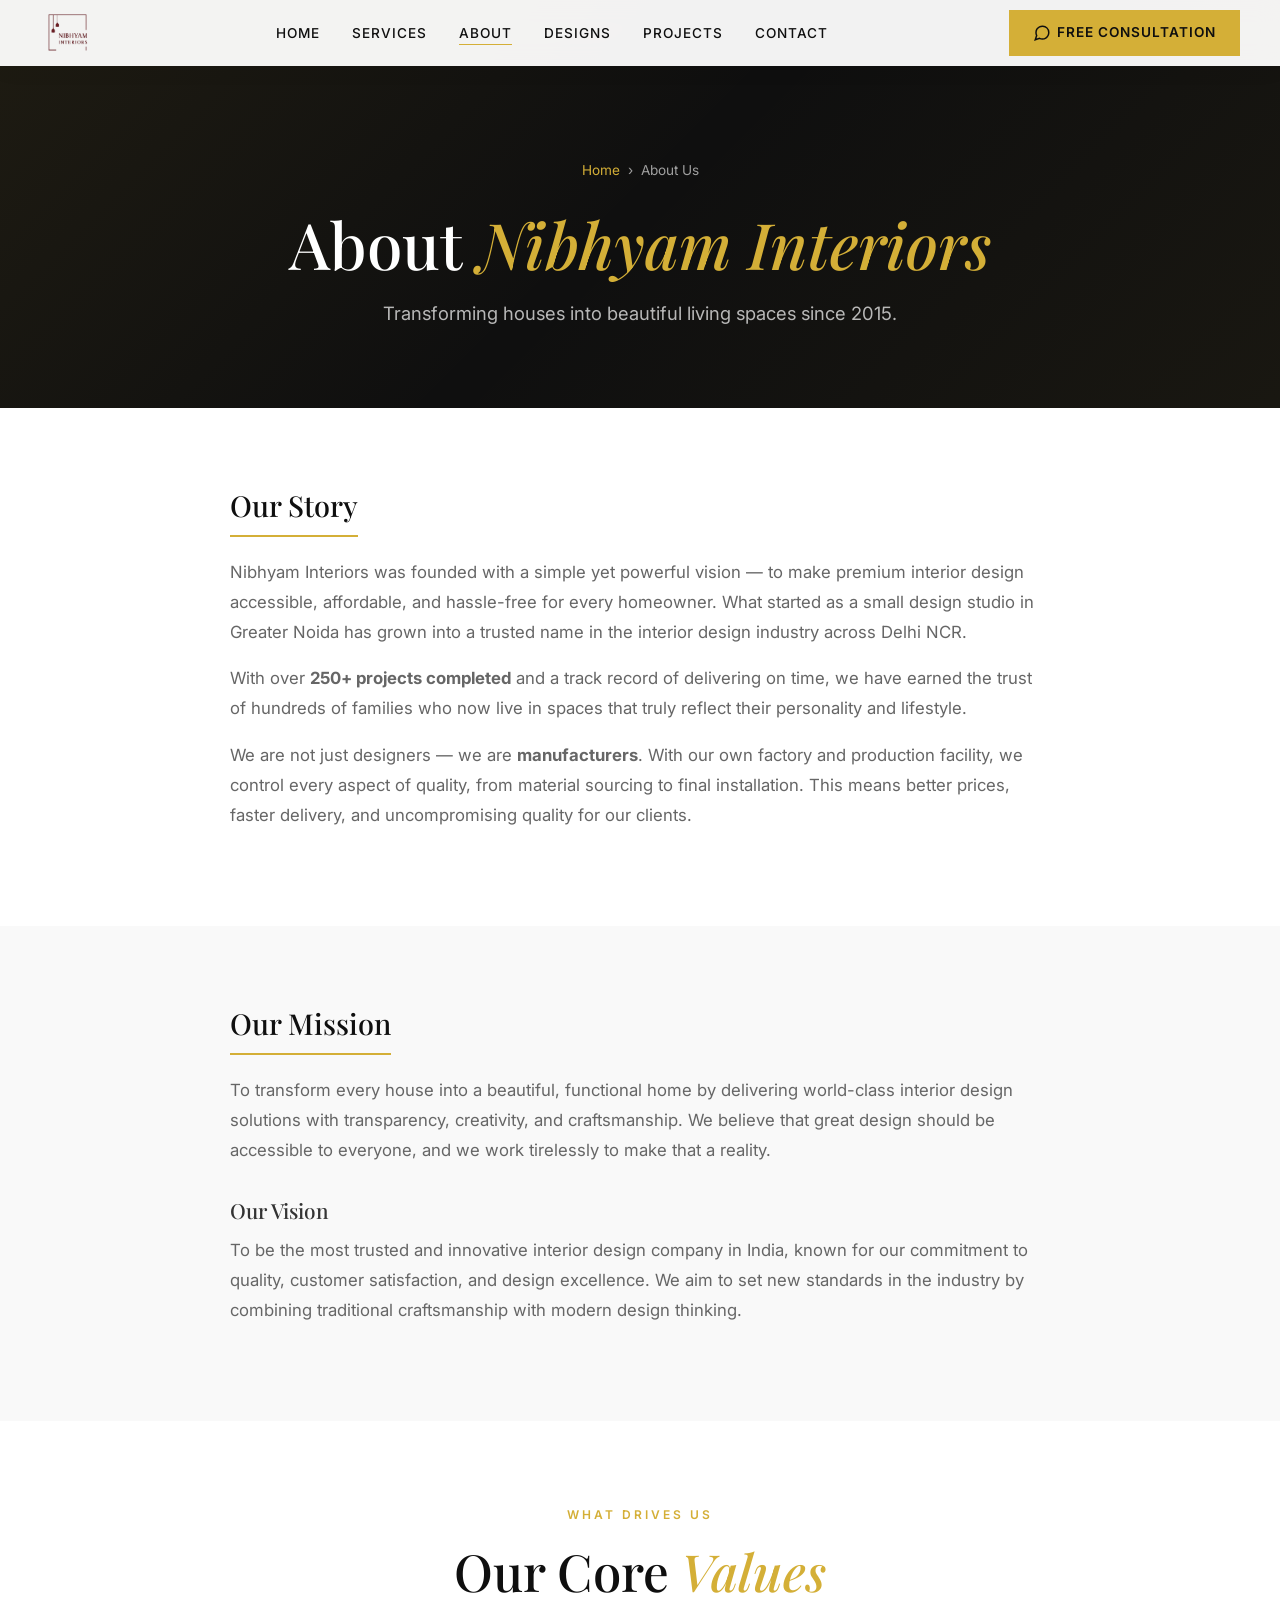
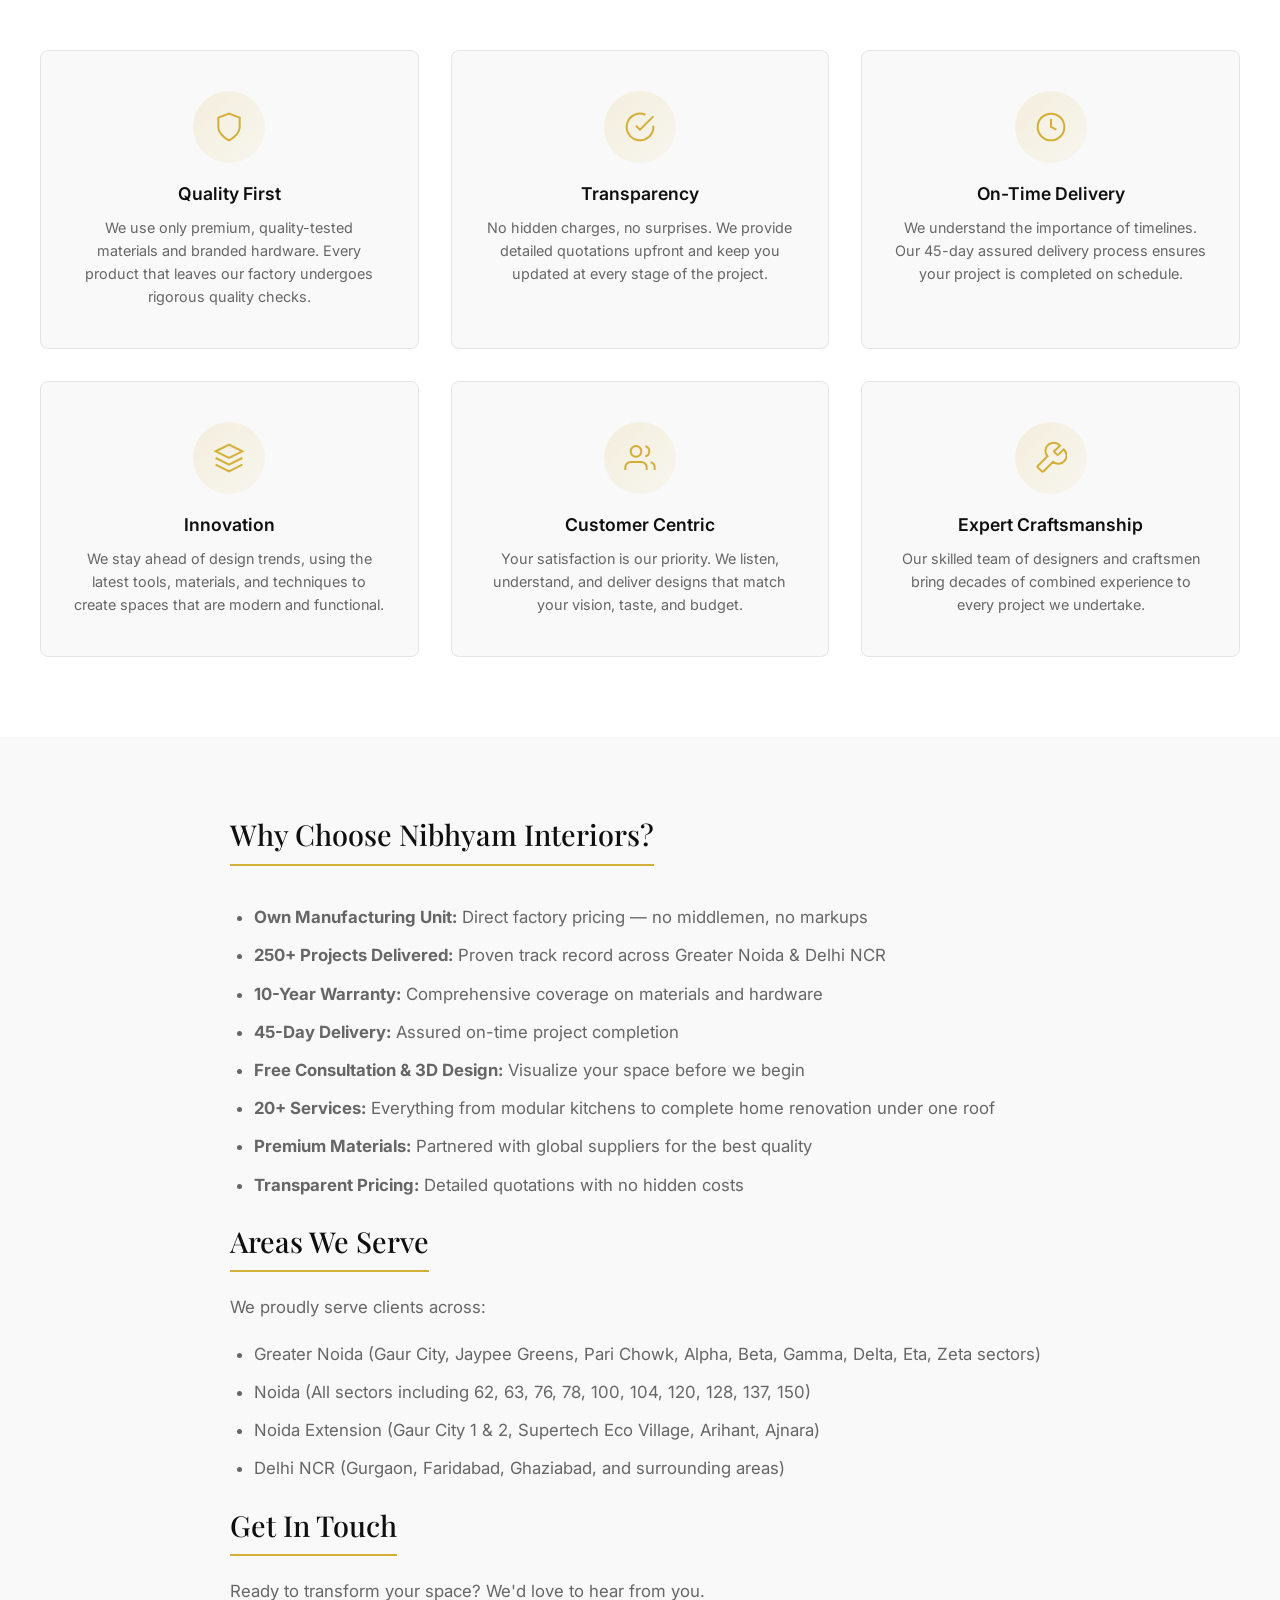
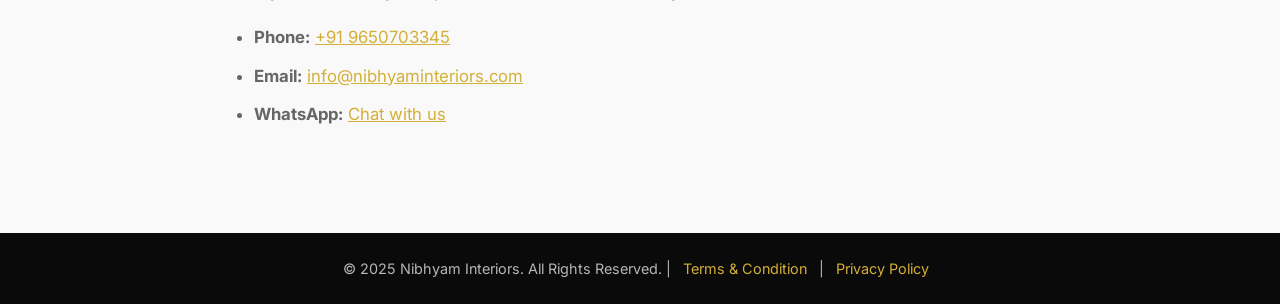
==== about.html @ 6749ce7a "Add legal pages, smart navbar, scroll-to-form fix, mobile footer fix, .htaccess clean URLs" ====
<!DOCTYPE html>
<html lang="en">
<head>
    <meta charset="UTF-8">
    <meta name="viewport" content="width=device-width, initial-scale=1.0">
    <meta name="description" content="About Nibhyam Interiors — Learn about our story, mission, and commitment to delivering premium interior design solutions in Greater Noida & Delhi NCR.">
    <meta name="robots" content="index, follow">
    <title>About Us | Nibhyam Interiors — Premium Interior Design Studio</title>
    <link rel="icon" type="image/png" href="images/logo.png">
    <link rel="preconnect" href="https://fonts.googleapis.com">
    <link rel="preconnect" href="https://fonts.gstatic.com" crossorigin>
    <link href="https://fonts.googleapis.com/css2?family=Playfair+Display:ital,wght@0,400;0,500;0,600;0,700;1,400;1,500&family=Inter:wght@300;400;500;600;700&display=swap" rel="stylesheet">
    <link rel="stylesheet" href="styles.css">
</head>
<body>

    <!-- NAVBAR -->
    <nav id="navbar" class="navbar scrolled">
        <div class="nav-container">
            <a href="index.html" class="nav-logo">
                <img src="images/logo.png" alt="Nibhyam Interiors Logo" class="nav-logo-img">
            </a>
            <ul class="nav-links" id="navLinks">
                <li><a href="index.html" class="nav-link">Home</a></li>
                <li><a href="index.html#services" class="nav-link">Services</a></li>
                <li><a href="about.html" class="nav-link active">About</a></li>
                <li><a href="index.html#designs" class="nav-link">Designs</a></li>
                <li><a href="index.html#projects" class="nav-link">Projects</a></li>
                <li><a href="contact.html" class="nav-link">Contact</a></li>
            </ul>
            <a href="index.html#getfreequotation" class="nav-cta">
                <svg width="18" height="18" viewBox="0 0 24 24" fill="none" stroke="currentColor" stroke-width="2" style="vertical-align: middle; margin-right: 6px;"><path d="M21 11.5a8.38 8.38 0 0 1-.9 3.8 8.5 8.5 0 0 1-7.6 4.7 8.38 8.38 0 0 1-3.8-.9L3 21l1.9-5.7a8.38 8.38 0 0 1-.9-3.8 8.5 8.5 0 0 1 4.7-7.6 8.38 8.38 0 0 1 3.8-.9h.5a8.48 8.48 0 0 1 8 8v.5z"/></svg>Free Consultation
            </a>
            <button class="nav-toggle" id="navToggle" aria-label="Toggle menu"><span></span><span></span><span></span></button>
        </div>
    </nav>

    <!-- PAGE HERO -->
    <section class="legal-page-hero">
        <div class="container">
            <div class="breadcrumb">
                <a href="index.html">Home</a>
                <span>›</span>
                <span>About Us</span>
            </div>
            <h1>About <span class="text-gold">Nibhyam Interiors</span></h1>
            <p>Transforming houses into beautiful living spaces since 2015.</p>
        </div>
    </section>

    <!-- OUR STORY -->
    <section class="legal-content-section">
        <div class="legal-container">
            <h2>Our Story</h2>
            <p>Nibhyam Interiors was founded with a simple yet powerful vision — to make premium interior design accessible, affordable, and hassle-free for every homeowner. What started as a small design studio in Greater Noida has grown into a trusted name in the interior design industry across Delhi NCR.</p>
            <p>With over <strong>250+ projects completed</strong> and a track record of delivering on time, we have earned the trust of hundreds of families who now live in spaces that truly reflect their personality and lifestyle.</p>
            <p>We are not just designers — we are <strong>manufacturers</strong>. With our own factory and production facility, we control every aspect of quality, from material sourcing to final installation. This means better prices, faster delivery, and uncompromising quality for our clients.</p>
        </div>
    </section>

    <!-- MISSION & VISION -->
    <section class="legal-content-section alt-bg">
        <div class="legal-container">
            <h2>Our Mission</h2>
            <p>To transform every house into a beautiful, functional home by delivering world-class interior design solutions with transparency, creativity, and craftsmanship. We believe that great design should be accessible to everyone, and we work tirelessly to make that a reality.</p>

            <h3>Our Vision</h3>
            <p>To be the most trusted and innovative interior design company in India, known for our commitment to quality, customer satisfaction, and design excellence. We aim to set new standards in the industry by combining traditional craftsmanship with modern design thinking.</p>
        </div>
    </section>

    <!-- OUR VALUES -->
    <section class="legal-content-section">
        <div class="container">
            <div class="section-header" style="margin-bottom: 20px;">
                <span class="section-tag">What Drives Us</span>
                <h2 class="section-title">Our Core <span class="text-gold">Values</span></h2>
            </div>
            <div class="about-page-values">
                <div class="value-card">
                    <div class="value-icon">
                        <svg width="32" height="32" viewBox="0 0 24 24" fill="none" stroke="currentColor" stroke-width="1.5"><path d="M12 22s8-4 8-10V5l-8-3-8 3v7c0 6 8 10 8 10z"/></svg>
                    </div>
                    <h4>Quality First</h4>
                    <p>We use only premium, quality-tested materials and branded hardware. Every product that leaves our factory undergoes rigorous quality checks.</p>
                </div>
                <div class="value-card">
                    <div class="value-icon">
                        <svg width="32" height="32" viewBox="0 0 24 24" fill="none" stroke="currentColor" stroke-width="1.5"><path d="M22 11.08V12a10 10 0 11-5.93-9.14M22 4L12 14.01l-3-3"/></svg>
                    </div>
                    <h4>Transparency</h4>
                    <p>No hidden charges, no surprises. We provide detailed quotations upfront and keep you updated at every stage of the project.</p>
                </div>
                <div class="value-card">
                    <div class="value-icon">
                        <svg width="32" height="32" viewBox="0 0 24 24" fill="none" stroke="currentColor" stroke-width="1.5"><circle cx="12" cy="12" r="10"/><polyline points="12 6 12 12 16 14"/></svg>
                    </div>
                    <h4>On-Time Delivery</h4>
                    <p>We understand the importance of timelines. Our 45-day assured delivery process ensures your project is completed on schedule.</p>
                </div>
                <div class="value-card">
                    <div class="value-icon">
                        <svg width="32" height="32" viewBox="0 0 24 24" fill="none" stroke="currentColor" stroke-width="1.5"><path d="M12 2L2 7l10 5 10-5-10-5zM2 17l10 5 10-5M2 12l10 5 10-5"/></svg>
                    </div>
                    <h4>Innovation</h4>
                    <p>We stay ahead of design trends, using the latest tools, materials, and techniques to create spaces that are modern and functional.</p>
                </div>
                <div class="value-card">
                    <div class="value-icon">
                        <svg width="32" height="32" viewBox="0 0 24 24" fill="none" stroke="currentColor" stroke-width="1.5"><path d="M17 21v-2a4 4 0 00-4-4H5a4 4 0 00-4 4v2"/><circle cx="9" cy="7" r="4"/><path d="M23 21v-2a4 4 0 00-3-3.87"/><path d="M16 3.13a4 4 0 010 7.75"/></svg>
                    </div>
                    <h4>Customer Centric</h4>
                    <p>Your satisfaction is our priority. We listen, understand, and deliver designs that match your vision, taste, and budget.</p>
                </div>
                <div class="value-card">
                    <div class="value-icon">
                        <svg width="32" height="32" viewBox="0 0 24 24" fill="none" stroke="currentColor" stroke-width="1.5"><path d="M14.7 6.3a1 1 0 000 1.4l1.6 1.6a1 1 0 001.4 0l3.77-3.77a6 6 0 01-7.94 9.36l-7.1 7.1a1 1 0 01-1.4 0l-2.8-2.8a1 1 0 010-1.4l7.1-7.1a6 6 0 019.36-7.94l-3.77 3.77z"/></svg>
                    </div>
                    <h4>Expert Craftsmanship</h4>
                    <p>Our skilled team of designers and craftsmen bring decades of combined experience to every project we undertake.</p>
                </div>
            </div>
        </div>
    </section>

    <!-- WHY CHOOSE US -->
    <section class="legal-content-section alt-bg">
        <div class="legal-container">
            <h2>Why Choose Nibhyam Interiors?</h2>
            <ul>
                <li><strong>Own Manufacturing Unit:</strong> Direct factory pricing — no middlemen, no markups</li>
                <li><strong>250+ Projects Delivered:</strong> Proven track record across Greater Noida & Delhi NCR</li>
                <li><strong>10-Year Warranty:</strong> Comprehensive coverage on materials and hardware</li>
                <li><strong>45-Day Delivery:</strong> Assured on-time project completion</li>
                <li><strong>Free Consultation & 3D Design:</strong> Visualize your space before we begin</li>
                <li><strong>20+ Services:</strong> Everything from modular kitchens to complete home renovation under one roof</li>
                <li><strong>Premium Materials:</strong> Partnered with global suppliers for the best quality</li>
                <li><strong>Transparent Pricing:</strong> Detailed quotations with no hidden costs</li>
            </ul>

            <h2>Areas We Serve</h2>
            <p>We proudly serve clients across:</p>
            <ul>
                <li>Greater Noida (Gaur City, Jaypee Greens, Pari Chowk, Alpha, Beta, Gamma, Delta, Eta, Zeta sectors)</li>
                <li>Noida (All sectors including 62, 63, 76, 78, 100, 104, 120, 128, 137, 150)</li>
                <li>Noida Extension (Gaur City 1 & 2, Supertech Eco Village, Arihant, Ajnara)</li>
                <li>Delhi NCR (Gurgaon, Faridabad, Ghaziabad, and surrounding areas)</li>
            </ul>

            <h2>Get In Touch</h2>
            <p>Ready to transform your space? We'd love to hear from you.</p>
            <ul>
                <li><strong>Phone:</strong> <a href="tel:+919650703345">+91 9650703345</a></li>
                <li><strong>Email:</strong> <a href="mailto:info@nibhyaminteriors.com">info@nibhyaminteriors.com</a></li>
                <li><strong>WhatsApp:</strong> <a href="https://wa.me/919650703345" target="_blank" rel="noopener">Chat with us</a></li>
            </ul>
        </div>
    </section>

    <!-- FOOTER -->
    <footer class="footer">
        <div class="footer-bottom"><div class="container"><p>&copy; 2025 Nibhyam Interiors. All Rights Reserved. | <a href="terms.html">Terms & Condition</a> | <a href="privacy.html">Privacy Policy</a></p></div></div>
    </footer>

    <script>
        const navToggle = document.getElementById('navToggle');
        const navLinks = document.getElementById('navLinks');
        if (navToggle && navLinks) {
            navToggle.addEventListener('click', () => {
                navToggle.classList.toggle('active');
                navLinks.classList.toggle('active');
            });
            document.querySelectorAll('.nav-link').forEach(link => {
                link.addEventListener('click', () => {
                    navToggle.classList.remove('active');
                    navLinks.classList.remove('active');
                });
            });
        }
    </script>
</body>
</html>
---- styles.css ----
/* ===================================================================
   NIBHYAM INTERIORS — PREMIUM LUXURY CSS v2
   =================================================================== */

:root {
    --gold: #D4AF37;
    --gold-light: #F3E5AB;
    --gold-dark: #AA8B2C;
    --black: #0F0F0F;
    --dark: #1A1A1A;
    --gray-dark: #333333;
    --gray: #666666;
    --gray-light: #999999;
    --bg-light: #F9F9F9;
    --white: #FFFFFF;
    --border: #E5E5E5;
    --font-h: 'Playfair Display', serif;
    --font-b: 'Inter', sans-serif;
    --transition: all 0.4s cubic-bezier(0.16, 1, 0.3, 1);
    --shadow-sm: 0 4px 20px rgba(0,0,0,0.05);
    --shadow-md: 0 10px 30px rgba(0,0,0,0.08);
    --shadow-lg: 0 20px 40px rgba(0,0,0,0.12);
}

*,*::before,*::after { margin: 0; padding: 0; box-sizing: border-box; }
html { scroll-behavior: smooth; font-size: 16px; }
body { font-family: var(--font-b); color: var(--gray-dark); background: var(--white); line-height: 1.6; overflow-x: hidden; -webkit-font-smoothing: antialiased; }
a { text-decoration: none; color: inherit; transition: var(--transition); }
img { max-width: 100%; height: auto; display: block; }
ul { list-style: none; }

/* CONTAINER & TYPOGRAPHY */
.container { max-width: 1400px; margin: 0 auto; padding: 0 40px; }
h1, h2, h3, h4, h5, h6 { font-family: var(--font-h); color: var(--black); font-weight: 500; line-height: 1.2; }
.text-gold { color: var(--gold); font-style: italic; }



/* BUTTONS */
.btn { display: inline-flex; align-items: center; justify-content: center; gap: 10px; padding: 16px 36px; font-size: 0.9rem; font-weight: 600; text-transform: uppercase; letter-spacing: 1px; border-radius: 0; cursor: pointer; transition: var(--transition); position: relative; overflow: hidden; z-index: 1; border: 1px solid transparent; }
.btn::before { content: ''; position: absolute; top: 0; left: 0; width: 0%; height: 100%; background: var(--black); z-index: -1; transition: var(--transition); }
.btn-primary { background: var(--gold); color: var(--white); }
.btn-primary:hover::before { width: 100%; }
.btn-primary:hover { color: var(--gold); border-color: var(--black); }
.btn-outline { background: transparent; color: var(--white); border-color: rgba(255,255,255,0.5); }
.btn-outline:hover { background: var(--gold); border-color: var(--gold); color: var(--white); }
.btn-full { width: 100%; }

/* NAVBAR */
.navbar { position: fixed; top: 0; left: 0; right: 0; z-index: 10000; padding: 16px 0; transition: var(--transition); transform: translateY(0); }
.navbar.navbar-hidden { transform: translateY(-100%); }
.navbar.scrolled { background: rgba(255, 255, 255, 0.95); padding: 10px 0; box-shadow: var(--shadow-sm); backdrop-filter: blur(12px); -webkit-backdrop-filter: blur(12px); }
.nav-container { max-width: 1400px; margin: 0 auto; padding: 0 40px; display: flex; align-items: center; justify-content: space-between; }
.nav-logo-img { height: 48px; transition: var(--transition); filter: brightness(0) invert(1); }
.navbar.scrolled .nav-logo-img { height: 40px; filter: none; }
.nav-links { display: flex; gap: 32px; }
.nav-link { font-size: 0.85rem; font-weight: 500; text-transform: uppercase; letter-spacing: 1px; color: rgba(255,255,255,0.9); position: relative; padding-bottom: 4px; }
.navbar.scrolled .nav-link { color: var(--black); }
.nav-link::after { content: ''; position: absolute; bottom: 0; left: 0; width: 0; height: 1px; background: var(--gold); transition: var(--transition); }
.nav-link:hover::after, .nav-link.active::after { width: 100%; }
.nav-cta { font-size: 0.85rem; font-weight: 600; text-transform: uppercase; letter-spacing: 1px; color: var(--black); background: var(--gold); padding: 12px 24px; transition: var(--transition); }
.nav-cta:hover { background: var(--white); color: var(--black); }
.nav-toggle { display: none; flex-direction: column; gap: 6px; background: none; border: none; cursor: pointer; z-index: 10001; }
.nav-toggle span { width: 30px; height: 2px; background: var(--white); transition: var(--transition); }
.navbar.scrolled .nav-toggle span { background: var(--black); }

/* HERO */
.hero { position: relative; min-height: 100vh; display: flex; align-items: center; padding: 120px 0 80px; overflow: hidden; }
.hero-slider, .hero-slide { position: absolute; inset: 0; }
.hero-slide { background-size: cover; background-position: center; opacity: 0; transition: opacity 1.5s ease; }
.hero-slide.active { opacity: 1; animation: zoomIn 10s linear forwards; }
@keyframes zoomIn { from { transform: scale(1); } to { transform: scale(1.1); } }
.hero-overlay { position: absolute; inset: 0; background: linear-gradient(180deg, rgba(0,0,0,0.8) 0%, rgba(0,0,0,0.4) 50%, rgba(0,0,0,0.9) 100%); z-index: 1; }
.hero-content { position: relative; z-index: 2; width: 100%; max-width: 1400px; margin: 0 auto; padding: 0 40px; }
.hero-badge { display: flex; align-items: center; gap: 16px; margin-bottom: 24px; opacity: 0; transform: translateY(30px); }
.badge-line { width: 40px; height: 1px; background: var(--gold); }
.hero-badge span:not(.badge-line) { font-size: 0.8rem; text-transform: uppercase; letter-spacing: 4px; color: var(--gold); }
.hero-title { font-size: clamp(3rem, 6vw, 5.5rem); color: var(--white); line-height: 1.1; margin-bottom: 24px; max-width: 900px; opacity: 0; transform: translateY(30px); }
.title-accent { font-style: italic; font-weight: 400; }
.hero-subtitle { font-size: 1.1rem; color: rgba(255,255,255,0.8); max-width: 600px; margin-bottom: 48px; opacity: 0; transform: translateY(30px); }
.hero-cta { display: flex; gap: 20px; opacity: 0; transform: translateY(30px); }
.hero-scroll-indicator { position: absolute; bottom: 40px; right: 40px; z-index: 2; display: flex; align-items: center; gap: 12px; transform: rotate(90deg); transform-origin: right center; }
.hero-scroll-indicator span { font-size: 0.75rem; text-transform: uppercase; letter-spacing: 2px; color: var(--white); }
.scroll-line { width: 60px; height: 1px; background: rgba(255,255,255,0.3); position: relative; }
.scroll-line::after { content: ''; position: absolute; top: 0; left: 0; width: 0; height: 100%; background: var(--gold); animation: scrollLine 2s infinite ease-in-out; }
@keyframes scrollLine { 0% { width: 0; left: 0; } 50% { width: 100%; left: 0; } 100% { width: 0; left: 100%; } }

/* ANIMATIONS */
.anim.visible { animation: fadeUp 1s cubic-bezier(0.16, 1, 0.3, 1) forwards; }
@keyframes fadeUp { from { opacity: 0; transform: translateY(30px); } to { opacity: 1; transform: translateY(0); } }
.delay-1 { animation-delay: 0.1s; } .delay-2 { animation-delay: 0.2s; } .delay-3 { animation-delay: 0.3s; }

/* SECTIONS COMMON */
section { padding: 100px 0; }
.section-header { text-align: center; margin-bottom: 60px; }
.section-tag { display: inline-block; font-size: 0.75rem; font-weight: 600; text-transform: uppercase; letter-spacing: 3px; color: var(--gold); margin-bottom: 16px; }
.section-title { font-size: clamp(2.5rem, 4vw, 3.5rem); margin-bottom: 16px; }
.section-desc { font-size: 1.1rem; color: var(--gray); max-width: 600px; margin: 0 auto; }
.alt-bg { background: var(--bg-light); }

/* HERO TRUST METRICS */
.hero-trust-metrics { display: flex; flex-wrap: wrap; gap: 40px; margin-top: 60px; padding-top: 40px; border-top: 1px solid rgba(255,255,255,0.2); opacity: 0; transform: translateY(30px); }
.trust-item { display: flex; flex-direction: column; gap: 4px; }
.trust-stat { display: flex; align-items: baseline; gap: 2px; }
.trust-number { display: inline-block; font-family: var(--font-h); font-size: 2.5rem; color: var(--gold); line-height: 1; }
.trust-suffix { display: inline-block; font-family: var(--font-h); font-size: 1.5rem; color: var(--gold); margin-left: 2px; vertical-align: top; }
.trust-label { font-size: 0.85rem; font-weight: 500; text-transform: uppercase; letter-spacing: 1px; color: rgba(255,255,255,0.8); }
.trust-item .trust-icon { color: var(--gold); margin-bottom: 8px; }

/* TRUST STRIP */
.trust-strip { background: var(--black); padding: 60px 0; border-bottom: 1px solid rgba(255,255,255,0.1); }
.trust-strip-grid { display: grid; grid-template-columns: repeat(4, 1fr); gap: 40px; }
.trust-strip-card { display: flex; flex-direction: column; align-items: center; text-align: center; padding: 20px; transition: var(--transition); border-radius: 8px; }
.trust-strip-card:hover { transform: translateY(-5px); background: rgba(255,255,255,0.05); }
.trust-strip-icon { color: var(--gold); margin-bottom: 16px; transition: var(--transition); }
.trust-strip-card:hover .trust-strip-icon { transform: scale(1.1); }
.trust-strip-card h3 { color: var(--white); font-size: 1.8rem; margin-bottom: 8px; font-weight: 600; }
.trust-strip-card p { color: rgba(255,255,255,0.7); font-size: 0.9rem; text-transform: uppercase; letter-spacing: 1px; }

/* SERVICES */
.services-grid { display: grid; grid-template-columns: repeat(4, 1fr); gap: 24px; }
.service-card { background: var(--bg-light); border-radius: 8px; overflow: hidden; transition: var(--transition); border: 1px solid var(--border); display: flex; flex-direction: column; align-items: center; text-align: center; }
.service-card:hover { transform: translateY(-10px); box-shadow: var(--shadow-md); border-color: var(--gold); }
.service-icon-wrap { width: 80px; height: 80px; border-radius: 50%; background: linear-gradient(135deg, rgba(212,175,55,0.1), rgba(212,175,55,0.05)); border: 2px solid var(--border); display: flex; align-items: center; justify-content: center; margin: 28px auto 0; color: var(--gold); transition: var(--transition); }
.service-card:hover .service-icon-wrap { background: var(--gold); color: var(--white); border-color: var(--gold); transform: scale(1.1); box-shadow: 0 8px 25px rgba(212,175,55,0.3); }
.service-img { position: relative; aspect-ratio: 4/3; overflow: hidden; }
.service-img img { width: 100%; height: 100%; object-fit: cover; transition: transform 0.8s ease; }
.service-card:hover .service-img img { transform: scale(1.05); }
.service-content { padding: 20px 20px 24px; text-align: center; flex-grow: 1; display: flex; flex-direction: column; }
.service-card h3 { font-size: 1.05rem; font-family: var(--font-b); font-weight: 600; margin-bottom: 8px; color: var(--black); }
.service-desc { font-size: 0.85rem; color: var(--gray); margin-bottom: 16px; line-height: 1.5; flex-grow: 1; }
.service-link { display: inline-flex; align-items: center; justify-content: center; gap: 8px; font-size: 0.8rem; font-weight: 600; text-transform: uppercase; color: var(--gold); letter-spacing: 1px; transition: var(--transition); text-decoration: none; }
.service-link:hover { color: var(--black); }

/* ABOUT */
.about-layout { display: grid; grid-template-columns: 1fr 1fr; gap: 80px; align-items: center; }
.about-images { position: relative; }
.about-img-1 { width: 80%; border-radius: 4px; box-shadow: var(--shadow-md); }
.about-img-2 { position: absolute; bottom: -40px; right: 0; width: 60%; border: 12px solid var(--white); border-radius: 4px; box-shadow: var(--shadow-lg); }
.about-counter-badge { position: absolute; top: -30px; right: 40px; background: var(--gold); color: var(--white); padding: 24px; text-align: center; border-radius: 50%; width: 140px; height: 140px; display: flex; flex-direction: column; justify-content: center; align-items: center; box-shadow: var(--shadow-md); z-index: 2; }
.counter-num { font-family: var(--font-h); font-size: 2.5rem; line-height: 1; }
.about-counter-badge span:nth-child(2) { font-size: 1.5rem; position: absolute; top: 24px; right: 24px; }
.about-counter-badge p { font-size: 0.75rem; text-transform: uppercase; letter-spacing: 1px; font-weight: 600; margin-top: 4px; }
.about-subtitle { font-size: 1.25rem; color: var(--gray-dark); margin-bottom: 24px; font-weight: 400; }
.about-content p { margin-bottom: 20px; font-size: 1.05rem; }
.about-cards { display: grid; grid-template-columns: 1fr 1fr; gap: 24px; margin: 40px 0; }
.about-mini-card { padding: 24px; background: var(--bg-light); border-left: 3px solid var(--gold); }
.about-mini-card h4 { font-family: var(--font-b); font-size: 1.1rem; font-weight: 600; margin-bottom: 8px; }
.about-mini-card p { font-size: 0.9rem; margin: 0; }

/* FACTORY & FORMS */
.factory-layout { display: grid; grid-template-columns: 1fr 1fr; gap: 60px; align-items: center; }
.factory-content h3 { font-family: var(--font-b); font-size: 1.25rem; font-weight: 400; color: var(--gray); margin-bottom: 24px; }
.factory-list { margin: 32px 0; display: flex; flex-direction: column; gap: 16px; }
.factory-list li { display: flex; align-items: flex-start; gap: 12px; font-size: 1.05rem; font-weight: 500; }
.factory-list svg { color: var(--gold); flex-shrink: 0; margin-top: 4px; }
.factory-form-wrap { background: var(--white); padding: 40px; border-radius: 8px; box-shadow: var(--shadow-lg); border: 1px solid var(--border); }
.factory-form-wrap h3 { font-size: 1.8rem; margin-bottom: 32px; text-align: center; }
.form-label { font-size: 0.85rem; font-weight: 600; text-transform: uppercase; color: var(--gray-dark); margin-bottom: 12px; display: block; }
.bhk-options { display: flex; flex-wrap: wrap; gap: 10px; margin-bottom: 24px; }
.bhk-opt { flex: 1; min-width: 80px; }
.bhk-opt input { display: none; }
.bhk-opt span { display: block; text-align: center; padding: 12px; border: 1px solid var(--border); border-radius: 4px; font-size: 0.9rem; font-weight: 500; cursor: pointer; transition: var(--transition); background: var(--bg-light); }
.bhk-opt input:checked + span { background: var(--gold); border-color: var(--gold); color: var(--white); }
.package-grid { display: grid; grid-template-columns: repeat(2, 1fr); gap: 16px; margin-bottom: 32px; }
.package-card { border: 1px solid var(--border); border-radius: 4px; overflow: hidden; cursor: pointer; transition: var(--transition); display: flex; align-items: center; }
.package-card img { width: 80px; height: 80px; object-fit: cover; }
.pkg-info { padding: 12px; }
.package-card h4 { font-family: var(--font-b); font-size: 1rem; font-weight: 600; margin-bottom: 4px; }
.package-card p { font-size: 0.75rem; color: var(--gray); margin: 0; line-height: 1.4; }
.package-card.active { border-color: var(--gold); background: rgba(212,175,55,0.05); }
.form-input { width: 100%; padding: 16px; border: 1px solid var(--border); border-radius: 4px; font-family: var(--font-b); font-size: 1rem; margin-bottom: 16px; transition: var(--transition); background: var(--bg-light); outline: none; }
.form-input:focus { border-color: var(--gold); background: var(--white); box-shadow: 0 0 0 3px rgba(212,175,55,0.1); }
.form-select { appearance: none; -webkit-appearance: none; background: var(--bg-light) url("data:image/svg+xml,%3Csvg xmlns='http://www.w3.org/2000/svg' width='16' height='16' viewBox='0 0 24 24' fill='none' stroke='%23666' stroke-width='2'%3E%3Cpath d='M19 9l-7 7-7-7'/%3E%3C/svg%3E") no-repeat right 16px center; padding-right: 44px; cursor: pointer; color: var(--gray-dark); }
.form-select:focus { background: var(--white) url("data:image/svg+xml,%3Csvg xmlns='http://www.w3.org/2000/svg' width='16' height='16' viewBox='0 0 24 24' fill='none' stroke='%23D4AF37' stroke-width='2'%3E%3Cpath d='M19 9l-7 7-7-7'/%3E%3C/svg%3E") no-repeat right 16px center; }
.form-textarea { resize: vertical; min-height: 80px; font-family: var(--font-b); }

/* CAROUSELS */
.carousel-wrap { position: relative; padding: 0 20px; }
.carousel-track { display: flex; gap: 24px; overflow-x: auto; scroll-snap-type: x mandatory; scrollbar-width: none; -ms-overflow-style: none; padding-bottom: 24px; }
.carousel-track::-webkit-scrollbar { display: none; }
.carousel-card { flex: 0 0 calc(25% - 18px); scroll-snap-align: start; background: var(--white); border-radius: 4px; overflow: hidden; border: 1px solid var(--border); transition: var(--transition); }
.alt-bg .carousel-card { background: var(--bg-light); }
.carousel-card.sq img { aspect-ratio: 1; }
.carousel-card img { width: 100%; aspect-ratio: 4/3; object-fit: cover; transition: transform 0.6s ease; }
.carousel-card:hover img { transform: scale(1.05); }
.carousel-card h4 { padding: 20px; text-align: center; font-family: var(--font-b); font-size: 1.1rem; font-weight: 500; }
.carousel-btn { position: absolute; top: calc(50% - 25px); width: 50px; height: 50px; border-radius: 50%; background: var(--white); border: 1px solid var(--border); box-shadow: var(--shadow-sm); font-size: 1.5rem; color: var(--black); display: flex; align-items: center; justify-content: center; cursor: pointer; z-index: 2; transition: var(--transition); }
.carousel-btn:hover { background: var(--gold); color: var(--white); border-color: var(--gold); }
.carousel-prev { left: -10px; }
.carousel-next { right: -10px; }

/* PROJECTS */
.project-filters { display: flex; justify-content: center; flex-wrap: wrap; gap: 16px; margin-bottom: 48px; }
.filter-btn { padding: 8px 24px; background: var(--bg-light); border: 1px solid var(--border); border-radius: 30px; font-family: var(--font-b); font-size: 0.9rem; font-weight: 500; color: var(--gray-dark); cursor: pointer; transition: var(--transition); }
.filter-btn:hover, .filter-btn.active { background: var(--gold); color: var(--white); border-color: var(--gold); }
.projects-grid { column-count: 3; column-gap: 32px; }
.project-card { break-inside: avoid; margin-bottom: 32px; background: var(--white); border-radius: 4px; overflow: hidden; border: 1px solid var(--border); transition: var(--transition); }
.project-card:hover { transform: translateY(-10px); box-shadow: var(--shadow-md); }
.project-image { position: relative; aspect-ratio: 4/3; overflow: hidden; }
.project-image img { width: 100%; height: 100%; object-fit: cover; transition: transform 0.6s ease; }
.project-overlay { position: absolute; inset: 0; background: rgba(0,0,0,0.6); display: flex; align-items: center; justify-content: center; opacity: 0; transition: var(--transition); backdrop-filter: blur(2px); z-index: 1; }
.project-card:hover .project-image img { transform: scale(1.1); }
.project-card:hover .project-overlay { opacity: 1; }
.project-view-btn { font-size: 0.9rem; font-weight: 600; text-transform: uppercase; letter-spacing: 2px; color: var(--white); border: 1px solid var(--white); padding: 12px 24px; transition: var(--transition); transform: translateY(20px); }
.project-card:hover .project-view-btn { transform: translateY(0); background: var(--gold); border-color: var(--gold); }
.project-info { padding: 24px; position: relative; z-index: 2; background: var(--white); }
.project-info h3 { font-family: var(--font-b); font-size: 1.25rem; font-weight: 600; margin-bottom: 8px; transition: var(--transition); }
.project-card:hover .project-info h3 { color: var(--gold); }
.project-meta { font-size: 0.85rem; color: var(--gray); display: flex; flex-wrap: wrap; gap: 8px; align-items: center; }
.project-meta span { color: var(--gray-dark); font-weight: 500; }

/* BEFORE / AFTER */
.before-after-section { background: var(--black); color: var(--white); }
.before-after-section .section-title { color: var(--white); }
.ba-tabs { display: flex; justify-content: center; gap: 16px; margin-bottom: 40px; }
.ba-tab { padding: 10px 24px; background: transparent; border: 1px solid rgba(255,255,255,0.3); border-radius: 30px; font-family: var(--font-b); font-size: 0.9rem; font-weight: 500; color: var(--white); cursor: pointer; transition: var(--transition); }
.ba-tab.active { background: var(--gold); border-color: var(--gold); }
.ba-slider-container { max-width: 1000px; margin: 0 auto; position: relative; }
.ba-slider { position: relative; width: 100%; aspect-ratio: 16/9; overflow: hidden; border-radius: 8px; border: 4px solid var(--white); display: none; }
.ba-slider.active { display: block; }
.ba-image { position: absolute; inset: 0; overflow: hidden; }
.ba-image img { width: 100%; height: 100%; object-fit: cover; }
.ba-after { clip-path: inset(0 50% 0 0); }
.ba-label { position: absolute; top: 24px; padding: 6px 16px; background: rgba(0,0,0,0.6); color: var(--white); font-size: 0.8rem; font-weight: 600; text-transform: uppercase; letter-spacing: 1px; border-radius: 4px; backdrop-filter: blur(4px); }
.ba-before .ba-label { right: 24px; }
.ba-after .ba-label { left: 24px; }
.ba-handle { position: absolute; top: 0; bottom: 0; left: 50%; width: 40px; transform: translateX(-50%); display: flex; flex-direction: column; align-items: center; cursor: ew-resize; z-index: 10; }
.ba-handle-line { width: 4px; flex-grow: 1; background: var(--white); box-shadow: 0 0 10px rgba(0,0,0,0.5); }
.ba-handle-circle { width: 40px; height: 40px; border-radius: 50%; background: var(--white); display: flex; align-items: center; justify-content: center; color: var(--black); box-shadow: 0 0 15px rgba(0,0,0,0.3); flex-shrink: 0; }

/* PROCESS FLOW */
.process-flow { display: grid; grid-template-columns: repeat(3, 1fr); gap: 60px 40px; position: relative; max-width: 1100px; margin: 0 auto; }
.process-step { position: relative; z-index: 1; text-align: center; }
.process-step::after { content: ''; position: absolute; top: 40px; left: 50%; width: calc(100% + 40px); height: 2px; background: var(--border); z-index: -1; }
.process-step:nth-child(3n)::after { display: none; }
.process-icon-wrap { width: 80px; height: 80px; background: var(--white); border: 2px solid var(--border); border-radius: 50%; display: flex; align-items: center; justify-content: center; margin: 0 auto 24px; position: relative; transition: var(--transition); color: var(--gold); }
.process-step:hover .process-icon-wrap { border-color: var(--gold); background: var(--gold); color: var(--white); transform: scale(1.1); box-shadow: var(--shadow-md); }
.process-step-badge { position: absolute; top: -10px; left: -20px; background: var(--black); color: var(--white); font-size: 0.75rem; font-weight: 600; padding: 4px 10px; border-radius: 20px; box-shadow: var(--shadow-sm); }
.process-step h3 { font-family: var(--font-b); font-size: 1.1rem; font-weight: 600; margin-bottom: 12px; }
.process-step p { font-size: 0.9rem; color: var(--gray); line-height: 1.6; padding: 0 10px; }

/* ARTICLES */
.articles-grid { display: grid; grid-template-columns: repeat(3, 1fr); gap: 32px; }
.article-card { background: var(--white); border: 1px solid var(--border); border-radius: 8px; overflow: hidden; transition: var(--transition); }
.article-card:hover { transform: translateY(-5px); box-shadow: var(--shadow-md); border-color: var(--gold); }
.article-img { aspect-ratio: 16/9; overflow: hidden; display: block; }
.article-img img { width: 100%; height: 100%; object-fit: cover; transition: transform 0.6s ease; }
.article-card:hover .article-img img { transform: scale(1.05); }
.article-content { padding: 32px 24px; }
.article-title { font-family: var(--font-h); font-size: 1.25rem; font-weight: 600; margin-bottom: 16px; color: var(--black); display: block; line-height: 1.3; }
.article-title:hover { color: var(--gold); }
.article-desc { font-size: 0.9rem; color: var(--gray); margin-bottom: 24px; }
.article-readmore { display: inline-flex; align-items: center; gap: 8px; font-size: 0.85rem; font-weight: 600; text-transform: uppercase; color: var(--black); letter-spacing: 1px; }
.article-readmore:hover { color: var(--gold); }

/* SUPPLIERS */
.suppliers-section { padding: 80px 0; border-top: 1px solid var(--border); border-bottom: 1px solid var(--border); background: var(--white); }
.suppliers-track { display: flex; align-items: center; justify-content: center; gap: 60px; overflow-x: auto; scrollbar-width: none; padding-bottom: 10px; }
.suppliers-track::-webkit-scrollbar { display: none; }
.supplier-logo { height: 40px; width: auto; object-fit: contain; opacity: 0.5; filter: grayscale(100%); transition: var(--transition); }
.supplier-logo:hover { opacity: 1; filter: grayscale(0%); transform: scale(1.1); }

/* TESTIMONIALS */
.testimonials-section { background: var(--bg-light); overflow: hidden; }
.testimonials-grid { display: flex; gap: 30px; margin-top: 40px; overflow-x: auto; scroll-snap-type: x mandatory; padding-bottom: 40px; scrollbar-width: none; -webkit-overflow-scrolling: touch; }
.testimonials-grid::-webkit-scrollbar { display: none; }
.testimonial-card { flex: 0 0 calc(33.333% - 20px); min-width: 320px; scroll-snap-align: center; padding: 40px; background: var(--white); border-radius: 8px; box-shadow: var(--shadow-sm); text-align: center; transition: var(--transition); cursor: grab; }
.testimonial-card:active { cursor: grabbing; }
.testimonial-card:hover { transform: translateY(-5px); box-shadow: var(--shadow-md); border-color: var(--gold); }
.testimonial-stars { color: var(--gold); font-size: 1.2rem; margin-bottom: 20px; }
.testimonial-text { font-style: italic; color: var(--gray-dark); margin-bottom: 30px; line-height: 1.8; }
.testimonial-author { display: flex; align-items: center; justify-content: center; gap: 16px; }
.author-avatar { width: 60px; height: 60px; border-radius: 50%; object-fit: cover; border: 2px solid var(--gold); }
.author-info h4 { font-family: var(--font-b); font-size: 1.1rem; font-weight: 600; margin-bottom: 4px; }
.testi-meta { display: block; font-size: 0.8rem; color: var(--gray); text-transform: uppercase; letter-spacing: 1px; }
.author-info p { font-size: 0.85rem; color: var(--gray); margin: 0; }

/* PRE-FOOTER CTA */
.pre-footer-cta { padding: 80px 0; background: var(--bg-light); }
.cta-banner { background: var(--black); border-radius: 12px; padding: 60px; display: flex; align-items: center; justify-content: space-between; gap: 40px; flex-wrap: wrap; position: relative; overflow: hidden; }
.cta-banner::before { content: ''; position: absolute; inset: 0; background: url('images/hero-living-room.jpg') center/cover; opacity: 0.15; z-index: 0; }
.cta-content, .cta-actions { position: relative; z-index: 1; }
.cta-content h2 { font-size: clamp(2rem, 4vw, 3rem); color: var(--white); margin-bottom: 12px; font-weight: 600; }
.cta-content p { color: rgba(255,255,255,0.8); font-size: 1.1rem; }
.cta-actions { display: flex; gap: 16px; flex-wrap: wrap; }
.btn-whatsapp { border-color: #25D366; color: #25D366; }
.btn-whatsapp:hover { background: #25D366; color: var(--white); border-color: #25D366; }

/* CONTACT */


/* FAQ */
.faq-grid { max-width: 800px; margin: 0 auto; display: flex; flex-direction: column; gap: 16px; }
.faq-item { background: var(--bg-light); border: 1px solid var(--border); border-radius: 4px; overflow: hidden; }
.faq-question { width: 100%; text-align: left; padding: 24px; background: none; border: none; font-family: var(--font-b); font-size: 1.1rem; font-weight: 600; color: var(--black); cursor: pointer; display: flex; justify-content: space-between; align-items: center; transition: var(--transition); }
.faq-question:hover { color: var(--gold); }
.faq-icon { color: var(--gray); transition: transform 0.3s ease; }
.faq-item.active .faq-icon { transform: rotate(180deg); color: var(--gold); }
.faq-answer { max-height: 0; overflow: hidden; transition: max-height 0.4s ease; }
.faq-item.active .faq-answer { max-height: 300px; }
.faq-answer p { padding: 0 24px 24px; color: var(--gray); line-height: 1.7; }

/* FOOTER */
.footer { background: var(--black); color: rgba(255,255,255,0.7); }
.footer-top { padding: 80px 0 60px; }
.footer-grid { display: grid; grid-template-columns: 2fr 1fr 1fr 1fr 1.5fr; gap: 40px; }
.footer-logo { margin-bottom: 24px; filter: brightness(0) invert(1); }
.footer-about p { margin-bottom: 24px; line-height: 1.8; }
.footer-social { display: flex; gap: 16px; }
.footer-social a { display: flex; align-items: center; justify-content: center; width: 40px; height: 40px; border-radius: 50%; background: rgba(255,255,255,0.1); color: var(--white); transition: var(--transition); }
.footer-social a:hover { background: var(--gold); transform: translateY(-3px); }
.footer-col h4 { color: var(--white); font-family: var(--font-b); font-size: 1.2rem; font-weight: 600; margin-bottom: 24px; position: relative; padding-bottom: 12px; }
.footer-col h4::after { content: ''; position: absolute; bottom: 0; left: 0; width: 40px; height: 2px; background: var(--gold); }
.footer-col ul li { margin-bottom: 16px; }
.footer-col ul a { transition: var(--transition); }
.footer-col ul a:hover { color: var(--gold); padding-left: 5px; }
.footer-contact p { display: flex; align-items: flex-start; gap: 12px; margin-bottom: 16px; }
.footer-contact svg { color: var(--gold); flex-shrink: 0; margin-top: 4px; }
.footer-map { margin-top: 24px; }
.footer-bottom { background: #0A0A0A; padding: 24px 0; text-align: center; font-size: 0.9rem; }
.footer-bottom a { color: var(--gold); margin: 0 8px; }
.footer-bottom a:hover { text-decoration: underline; }

/* WHATSAPP & STICKY ESTIMATE */
.whatsapp-float { position: fixed; bottom: 30px; right: 30px; width: 60px; height: 60px; background: #25D366; border-radius: 50%; display: flex; align-items: center; justify-content: center; box-shadow: var(--shadow-lg); z-index: 9000; transition: var(--transition); }
.whatsapp-float:hover { transform: scale(1.1); }
.sticky-estimate-btn { position: fixed; bottom: 30px; left: 30px; background: var(--gold); color: var(--white); padding: 16px 32px; border-radius: 30px; font-size: 0.95rem; font-weight: 600; text-transform: uppercase; letter-spacing: 1px; box-shadow: var(--shadow-lg); z-index: 9000; transition: var(--transition); display: flex; align-items: center; justify-content: center; text-decoration: none; border: 1px solid transparent; }
.sticky-estimate-btn:hover { background: var(--black); color: var(--gold); transform: translateY(-3px); }



/* LIGHTBOX */
.lightbox { position: fixed; inset: 0; background: rgba(0,0,0,0.95); z-index: 100000; display: flex; align-items: center; justify-content: center; opacity: 0; visibility: hidden; transition: var(--transition); }
.lightbox.active { opacity: 1; visibility: visible; }
.lightbox img { max-width: 90vw; max-height: 90vh; object-fit: contain; }
.lightbox-close { position: absolute; top: 30px; right: 30px; background: none; border: none; color: var(--white); font-size: 3rem; font-weight: 300; cursor: pointer; transition: var(--transition); }
.lightbox-close:hover { color: var(--gold); }

/* RESPONSIVE */
@media (max-width: 1200px) {
    .trust-strip-grid { grid-template-columns: repeat(2, 1fr); gap: 24px; }
    .about-layout { grid-template-columns: 1fr; gap: 60px; }
    .about-images { margin-bottom: 40px; }
    .factory-layout { grid-template-columns: 1fr; gap: 60px; }
    .carousel-card { flex: 0 0 calc(33.333% - 16px); }
    .process-flow { display: grid; grid-template-columns: repeat(2, 1fr); gap: 40px; }
    .process-step::after { display: none; }
    .process-step { flex: 0 0 calc(50% - 20px); }
    .projects-grid { column-count: 2; }
    .footer-grid { grid-template-columns: 1fr 1fr; gap: 40px; }
}

@media (max-width: 768px) {
    .nav-links { position: fixed; top: 0; right: -100%; width: 100%; height: 100vh; background: rgba(255, 255, 255, 0.98); backdrop-filter: blur(10px); -webkit-backdrop-filter: blur(10px); flex-direction: column; justify-content: center; align-items: center; padding: 40px; transition: right 0.4s cubic-bezier(0.16, 1, 0.3, 1); gap: 24px; }
    .nav-links.active { right: 0; }
    .nav-link { color: var(--black) !important; font-size: 1.5rem; font-weight: 500; }
    .nav-cta { display: none; }
    .nav-toggle { display: flex; }
    .nav-toggle.active span:nth-child(1) { transform: translateY(8px) rotate(45deg); background: var(--black); }
    .nav-toggle.active span:nth-child(2) { opacity: 0; }
    .nav-toggle.active span:nth-child(3) { transform: translateY(-8px) rotate(-45deg); background: var(--black); }
    
    .sticky-estimate-btn { bottom: 0; left: 0; width: 100%; border-radius: 0; padding: 18px; font-size: 1rem; }
    .whatsapp-float { bottom: 85px; right: 20px; }
    .footer-bottom { padding-bottom: 80px; }
    
    .hero-title { font-size: 2.5rem; }
    .hero-scroll-indicator { display: none; }
    
    .services-grid { grid-template-columns: repeat(2, 1fr); gap: 16px; }
    .package-grid { grid-template-columns: 1fr; }
    .carousel-card { flex: 0 0 calc(50% - 12px); }
    .projects-grid { column-count: 1; }
    .testimonials-grid { grid-template-columns: 1fr; }
    .suppliers-track { justify-content: flex-start; gap: 40px; }
    .footer-grid { grid-template-columns: 1fr; }
    
    .container { padding: 0 24px; }
    section { padding: 80px 0; }
}

@media (max-width: 480px) {
    .trust-strip-grid { grid-template-columns: 1fr; }
    .services-grid { grid-template-columns: repeat(2, 1fr); }
    .about-cards { grid-template-columns: 1fr; }
    .bhk-options { grid-template-columns: 1fr 1fr; }
    .carousel-card { flex: 0 0 calc(85% - 0px); }
    .process-step { flex: 0 0 100%; }

}

/* SCROLLBAR */
::-webkit-scrollbar { width: 10px; }
::-webkit-scrollbar-track { background: var(--bg-light); }
::-webkit-scrollbar-thumb { background: var(--gold); border-radius: 5px; }
::-webkit-scrollbar-thumb:hover { background: var(--gold-dark); }
::selection { background: var(--gold); color: var(--white); }

/* ===================================================================
   LEGAL / INFO PAGES
   =================================================================== */
.legal-page-hero {
    background: var(--black);
    padding: 160px 0 80px;
    text-align: center;
    position: relative;
    overflow: hidden;
}
.legal-page-hero::before {
    content: '';
    position: absolute;
    inset: 0;
    background: linear-gradient(135deg, rgba(212,175,55,0.08) 0%, transparent 50%, rgba(212,175,55,0.05) 100%);
    z-index: 0;
}
.legal-page-hero .container {
    position: relative;
    z-index: 1;
}
.legal-page-hero .breadcrumb {
    display: flex;
    align-items: center;
    justify-content: center;
    gap: 8px;
    font-size: 0.85rem;
    color: rgba(255,255,255,0.6);
    margin-bottom: 24px;
}
.legal-page-hero .breadcrumb a {
    color: var(--gold);
    text-decoration: none;
    transition: var(--transition);
}
.legal-page-hero .breadcrumb a:hover {
    color: var(--gold-light);
}
.legal-page-hero h1 {
    font-size: clamp(2.5rem, 5vw, 4rem);
    color: var(--white);
    margin-bottom: 16px;
}
.legal-page-hero p {
    font-size: 1.15rem;
    color: rgba(255,255,255,0.7);
    max-width: 600px;
    margin: 0 auto;
}

.legal-content-section {
    padding: 80px 0;
    background: var(--white);
}
.legal-content-section.alt-bg {
    background: var(--bg-light);
}
.legal-container {
    max-width: 900px;
    margin: 0 auto;
    padding: 0 40px;
}
.legal-container h2 {
    font-size: 1.8rem;
    margin-bottom: 20px;
    padding-bottom: 12px;
    border-bottom: 2px solid var(--gold);
    display: inline-block;
}
.legal-container h3 {
    font-size: 1.3rem;
    margin-bottom: 12px;
    margin-top: 32px;
    color: var(--gray-dark);
}
.legal-container p {
    font-size: 1.05rem;
    line-height: 1.8;
    color: var(--gray);
    margin-bottom: 16px;
}
.legal-container ul, .legal-container ol {
    margin: 16px 0 24px 24px;
    list-style: disc;
}
.legal-container ol {
    list-style: decimal;
}
.legal-container ul li, .legal-container ol li {
    font-size: 1.05rem;
    line-height: 1.8;
    color: var(--gray);
    margin-bottom: 8px;
}
.legal-container a {
    color: var(--gold);
    text-decoration: underline;
    transition: var(--transition);
}
.legal-container a:hover {
    color: var(--gold-dark);
}
.legal-container .update-date {
    font-size: 0.9rem;
    color: var(--gray-light);
    font-style: italic;
    margin-bottom: 32px;
}

/* Contact Page Specific */
.contact-grid {
    display: grid;
    grid-template-columns: 1fr 1fr;
    gap: 60px;
    align-items: start;
}
.contact-info-cards {
    display: flex;
    flex-direction: column;
    gap: 24px;
}
.contact-info-card {
    background: var(--bg-light);
    padding: 32px;
    border-radius: 8px;
    border: 1px solid var(--border);
    display: flex;
    align-items: flex-start;
    gap: 20px;
    transition: var(--transition);
}
.contact-info-card:hover {
    border-color: var(--gold);
    transform: translateY(-3px);
    box-shadow: var(--shadow-md);
}
.contact-info-card .contact-icon {
    width: 56px;
    height: 56px;
    border-radius: 50%;
    background: linear-gradient(135deg, rgba(212,175,55,0.15), rgba(212,175,55,0.05));
    display: flex;
    align-items: center;
    justify-content: center;
    color: var(--gold);
    flex-shrink: 0;
}
.contact-info-card h4 {
    font-family: var(--font-b);
    font-size: 1.1rem;
    font-weight: 600;
    margin-bottom: 6px;
}
.contact-info-card p {
    font-size: 0.95rem;
    color: var(--gray);
    margin: 0;
    line-height: 1.6;
}
.contact-info-card a {
    color: var(--gold);
    text-decoration: none;
}
.contact-info-card a:hover {
    text-decoration: underline;
}

/* About Page Specific */
.about-page-values {
    display: grid;
    grid-template-columns: repeat(3, 1fr);
    gap: 32px;
    margin-top: 48px;
}
.value-card {
    background: var(--bg-light);
    padding: 40px 32px;
    border-radius: 8px;
    border: 1px solid var(--border);
    text-align: center;
    transition: var(--transition);
}
.value-card:hover {
    border-color: var(--gold);
    transform: translateY(-5px);
    box-shadow: var(--shadow-md);
}
.value-card .value-icon {
    width: 72px;
    height: 72px;
    border-radius: 50%;
    background: linear-gradient(135deg, rgba(212,175,55,0.15), rgba(212,175,55,0.05));
    display: flex;
    align-items: center;
    justify-content: center;
    color: var(--gold);
    margin: 0 auto 20px;
    transition: var(--transition);
}
.value-card:hover .value-icon {
    background: var(--gold);
    color: var(--white);
}
.value-card h4 {
    font-family: var(--font-b);
    font-size: 1.1rem;
    font-weight: 600;
    margin-bottom: 12px;
}
.value-card p {
    font-size: 0.9rem;
    color: var(--gray);
    margin: 0;
    line-height: 1.6;
}

/* Business Verification */
.verification-cards {
    display: grid;
    grid-template-columns: repeat(2, 1fr);
    gap: 32px;
    margin-top: 40px;
}
.verification-card {
    background: var(--white);
    padding: 40px;
    border-radius: 8px;
    border: 1px solid var(--border);
    text-align: center;
    transition: var(--transition);
    position: relative;
    overflow: hidden;
}
.verification-card::before {
    content: '';
    position: absolute;
    top: 0;
    left: 0;
    right: 0;
    height: 4px;
    background: var(--gold);
}
.verification-card:hover {
    border-color: var(--gold);
    transform: translateY(-5px);
    box-shadow: var(--shadow-md);
}
.verification-card .verify-icon {
    width: 64px;
    height: 64px;
    border-radius: 50%;
    background: linear-gradient(135deg, rgba(212,175,55,0.15), rgba(212,175,55,0.05));
    display: flex;
    align-items: center;
    justify-content: center;
    color: var(--gold);
    margin: 0 auto 20px;
}
.verification-card h4 {
    font-family: var(--font-b);
    font-size: 1.15rem;
    font-weight: 600;
    margin-bottom: 8px;
}
.verification-card p {
    font-size: 0.95rem;
    color: var(--gray);
    margin: 0;
    line-height: 1.6;
}
.verification-card .verify-status {
    display: inline-flex;
    align-items: center;
    gap: 6px;
    margin-top: 16px;
    font-size: 0.85rem;
    font-weight: 600;
    text-transform: uppercase;
    letter-spacing: 1px;
    color: #28a745;
}

@media (max-width: 768px) {
    .contact-grid { grid-template-columns: 1fr; }
    .about-page-values { grid-template-columns: 1fr; }
    .verification-cards { grid-template-columns: 1fr; }
    .legal-container { padding: 0 24px; }
}
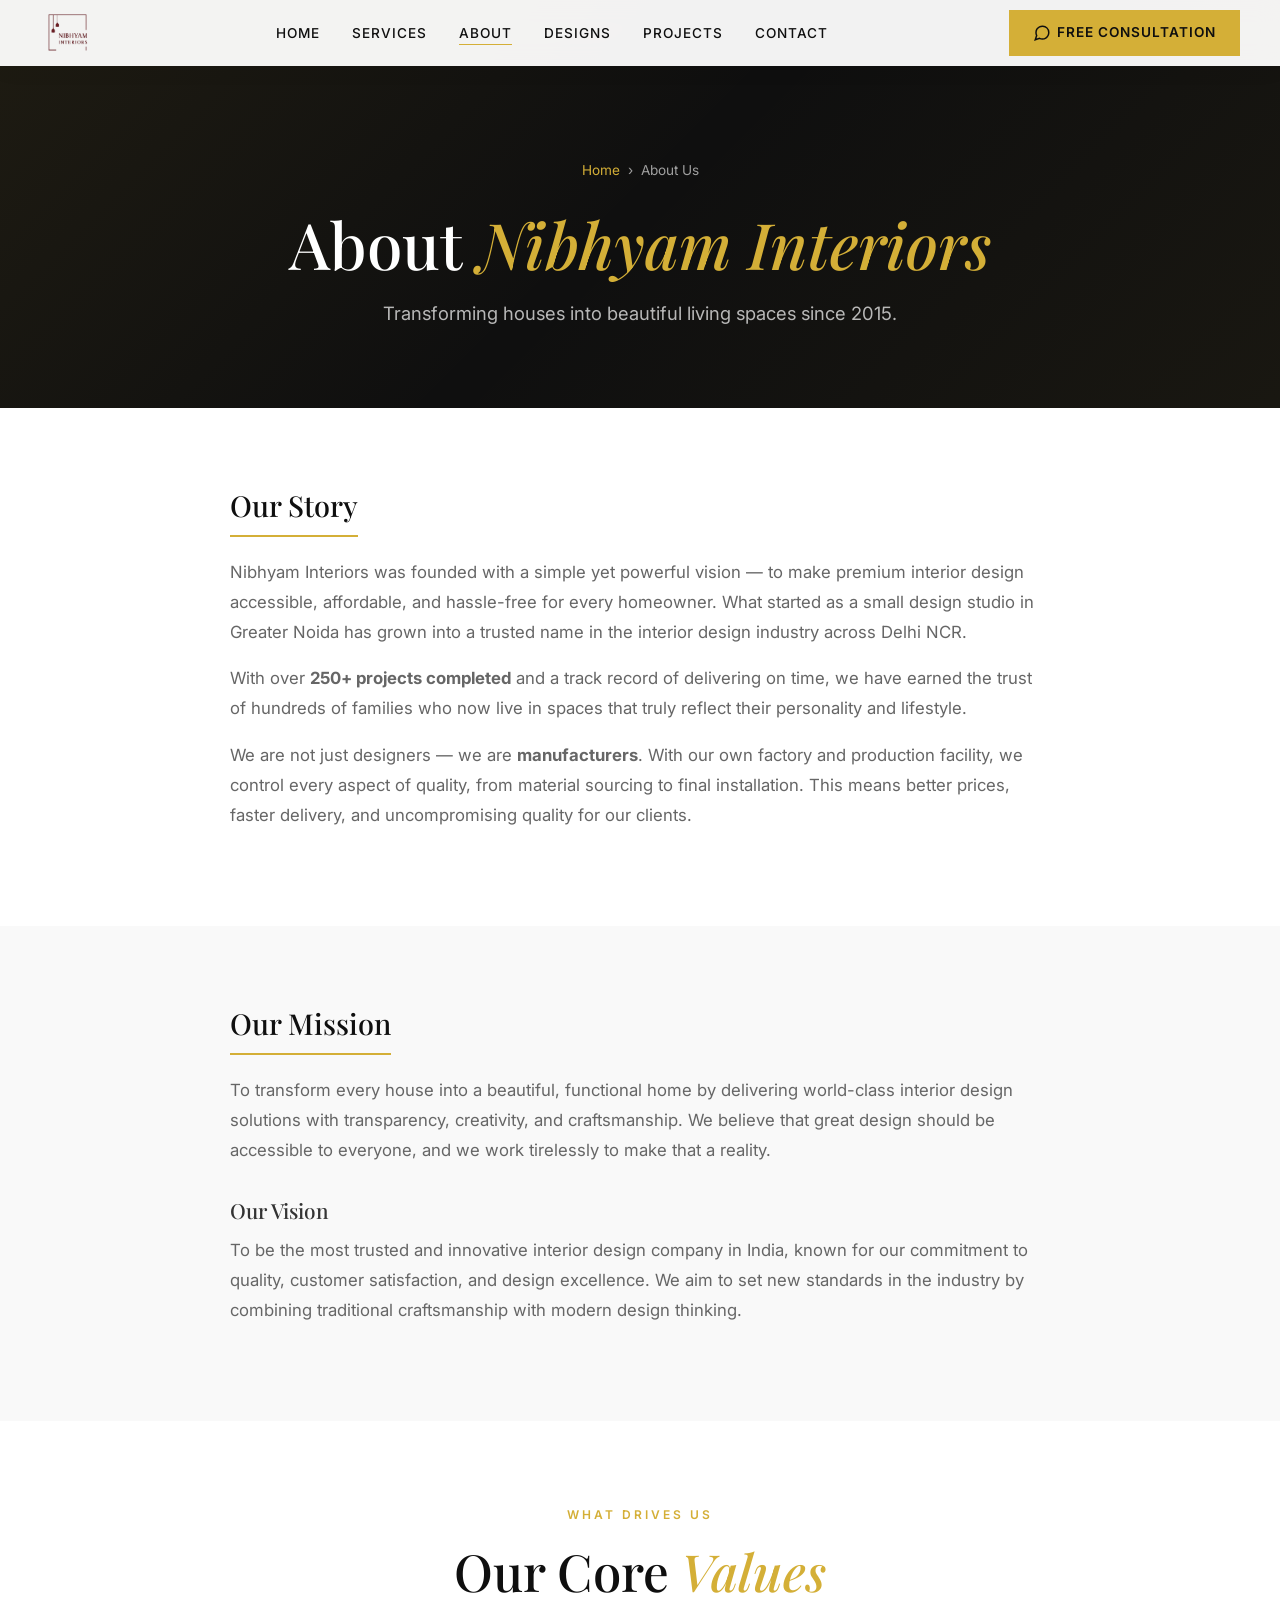
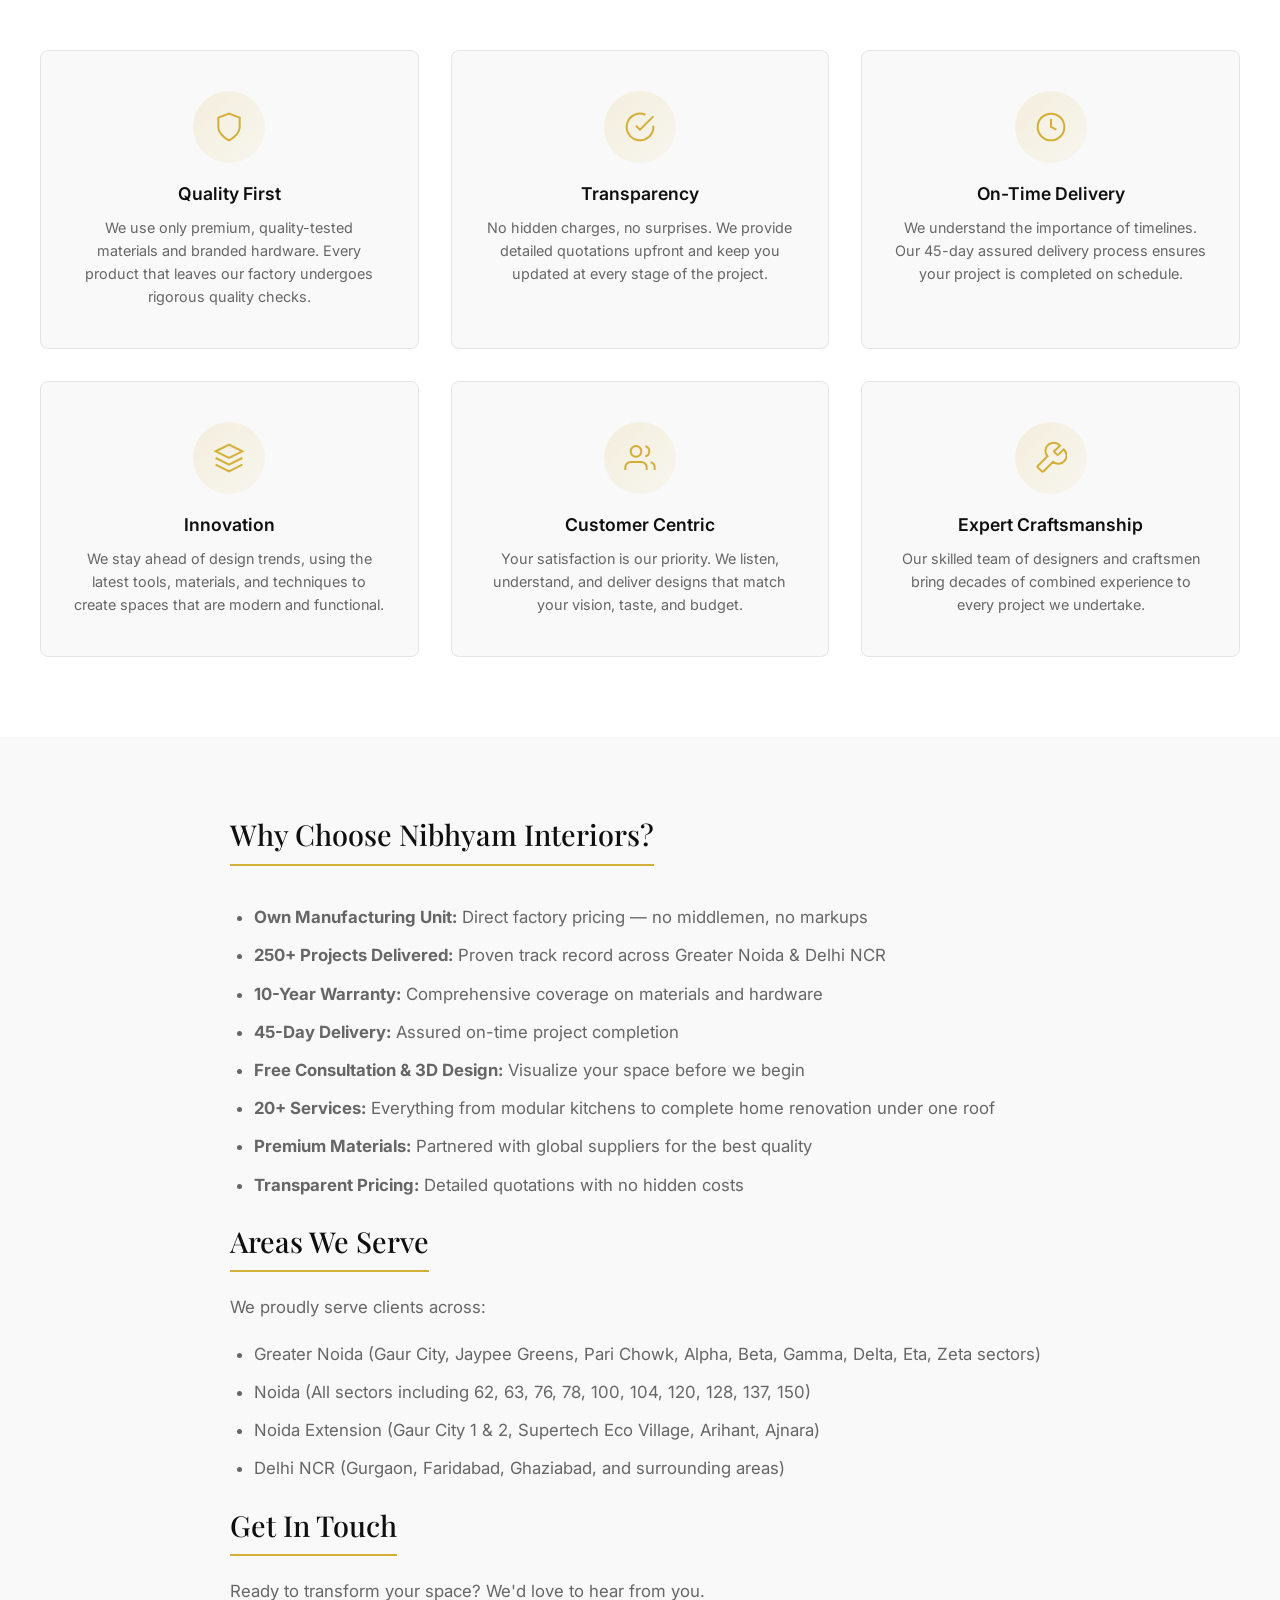
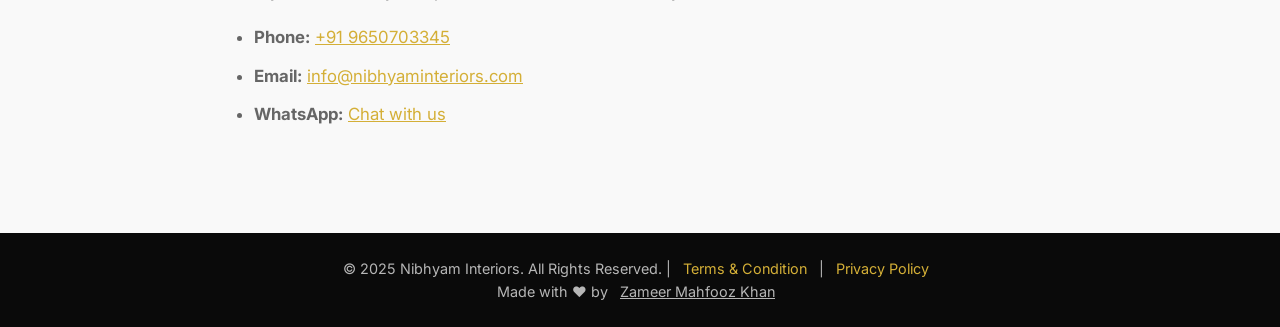
==== commit 2aa657b1: "Add floating call button, fix quotation form WhatsApp submission, and update footer attribution" ====
--- a/about.html
+++ b/about.html
@@ -159,7 +159,7 @@
 
     <!-- FOOTER -->
     <footer class="footer">
-        <div class="footer-bottom"><div class="container"><p>&copy; 2025 Nibhyam Interiors. All Rights Reserved. | <a href="terms.html">Terms & Condition</a> | <a href="privacy.html">Privacy Policy</a></p></div></div>
+        <div class="footer-bottom"><div class="container"><p>&copy; 2025 Nibhyam Interiors. All Rights Reserved. | <a href="terms.html">Terms & Condition</a> | <a href="privacy.html">Privacy Policy</a><br>Made with ❤️ by <a href="https://zameerkhan.online" target="_blank" style="color: inherit; text-decoration: underline;">Zameer Mahfooz Khan</a></p></div></div>
     </footer>
 
     <script>
--- a/styles.css
+++ b/styles.css
@@ -325,6 +325,9 @@
 /* WHATSAPP & STICKY ESTIMATE */
 .whatsapp-float { position: fixed; bottom: 30px; right: 30px; width: 60px; height: 60px; background: #25D366; border-radius: 50%; display: flex; align-items: center; justify-content: center; box-shadow: var(--shadow-lg); z-index: 9000; transition: var(--transition); }
 .whatsapp-float:hover { transform: scale(1.1); }
+
+.calling-float { position: fixed; bottom: 100px; right: 30px; width: 60px; height: 60px; background: var(--gold, #d4af37); border-radius: 50%; display: flex; align-items: center; justify-content: center; box-shadow: var(--shadow-lg); z-index: 9000; transition: var(--transition); }
+.calling-float:hover { transform: scale(1.1); }
 .sticky-estimate-btn { position: fixed; bottom: 30px; left: 30px; background: var(--gold); color: var(--white); padding: 16px 32px; border-radius: 30px; font-size: 0.95rem; font-weight: 600; text-transform: uppercase; letter-spacing: 1px; box-shadow: var(--shadow-lg); z-index: 9000; transition: var(--transition); display: flex; align-items: center; justify-content: center; text-decoration: none; border: 1px solid transparent; }
 .sticky-estimate-btn:hover { background: var(--black); color: var(--gold); transform: translateY(-3px); }
 
@@ -363,6 +366,7 @@
     
     .sticky-estimate-btn { bottom: 0; left: 0; width: 100%; border-radius: 0; padding: 18px; font-size: 1rem; }
     .whatsapp-float { bottom: 85px; right: 20px; }
+    .calling-float { bottom: 155px; right: 20px; }
     .footer-bottom { padding-bottom: 80px; }
     
     .hero-title { font-size: 2.5rem; }
